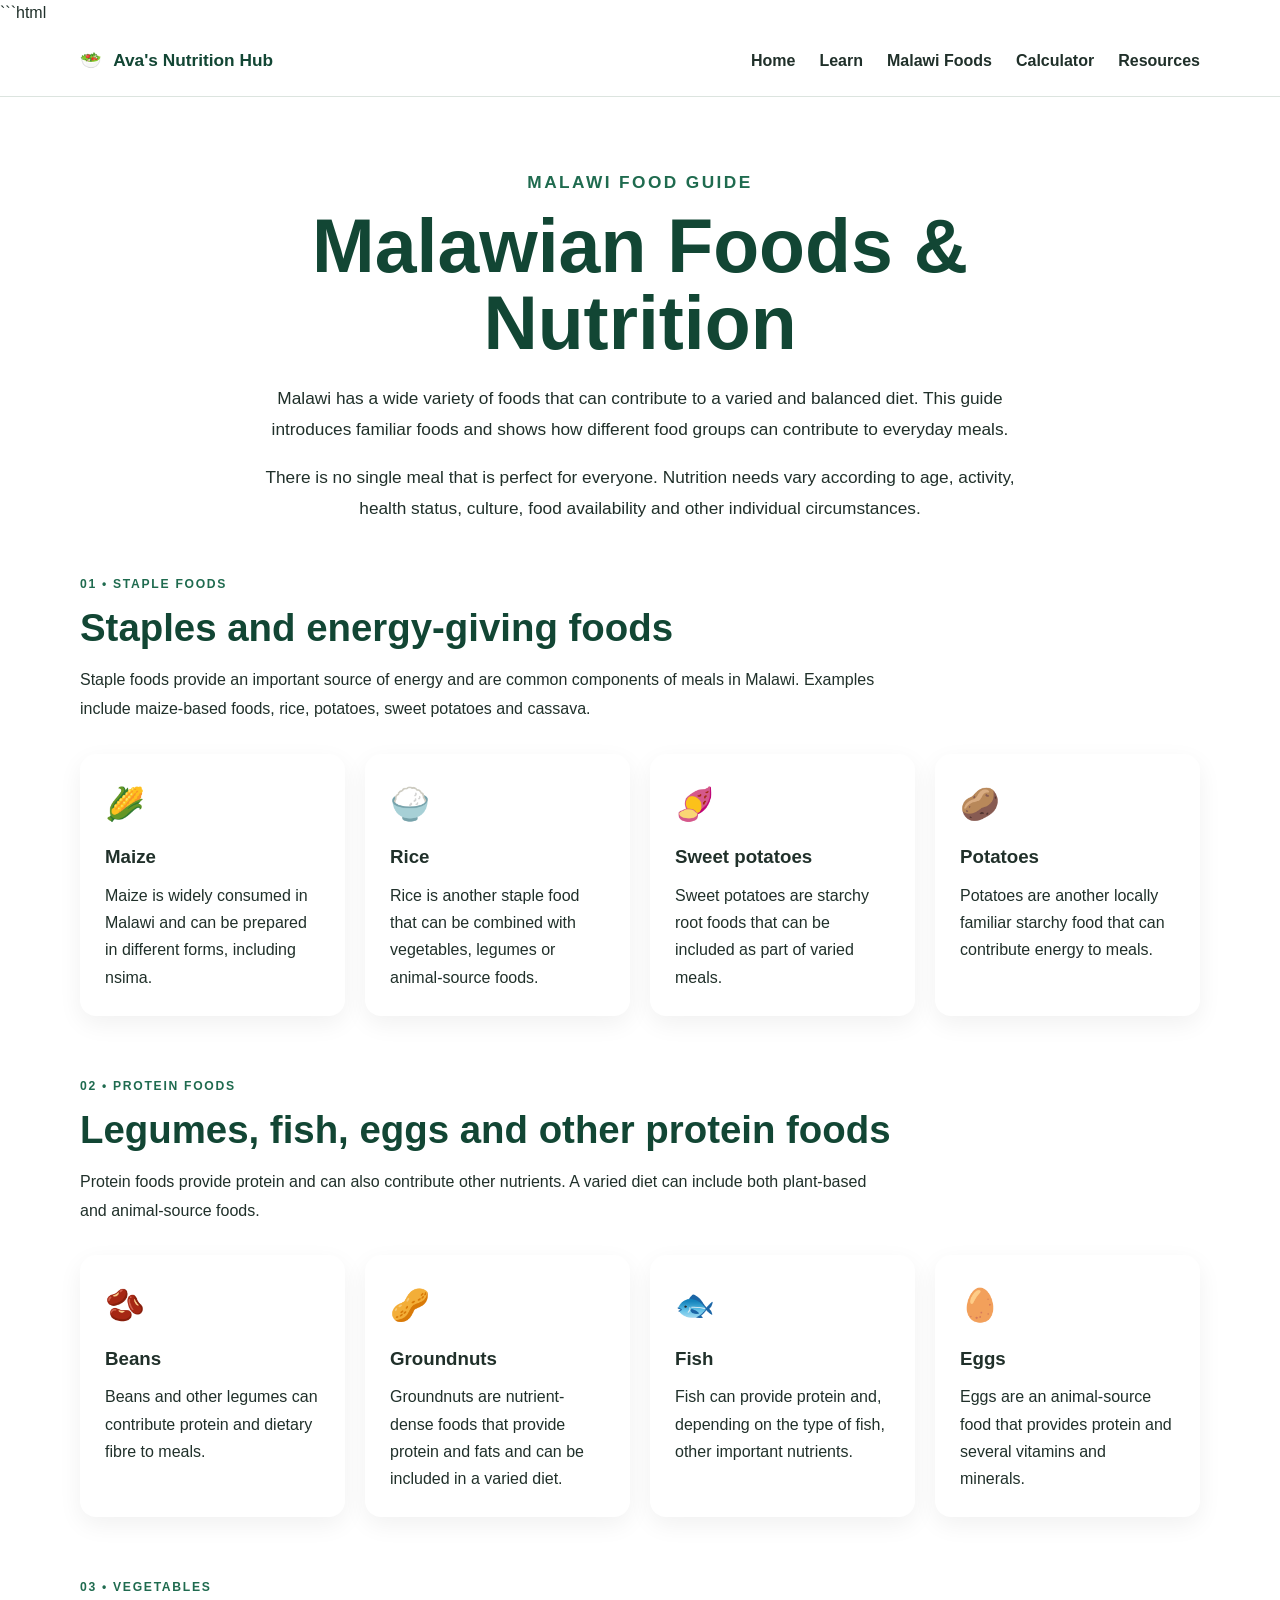
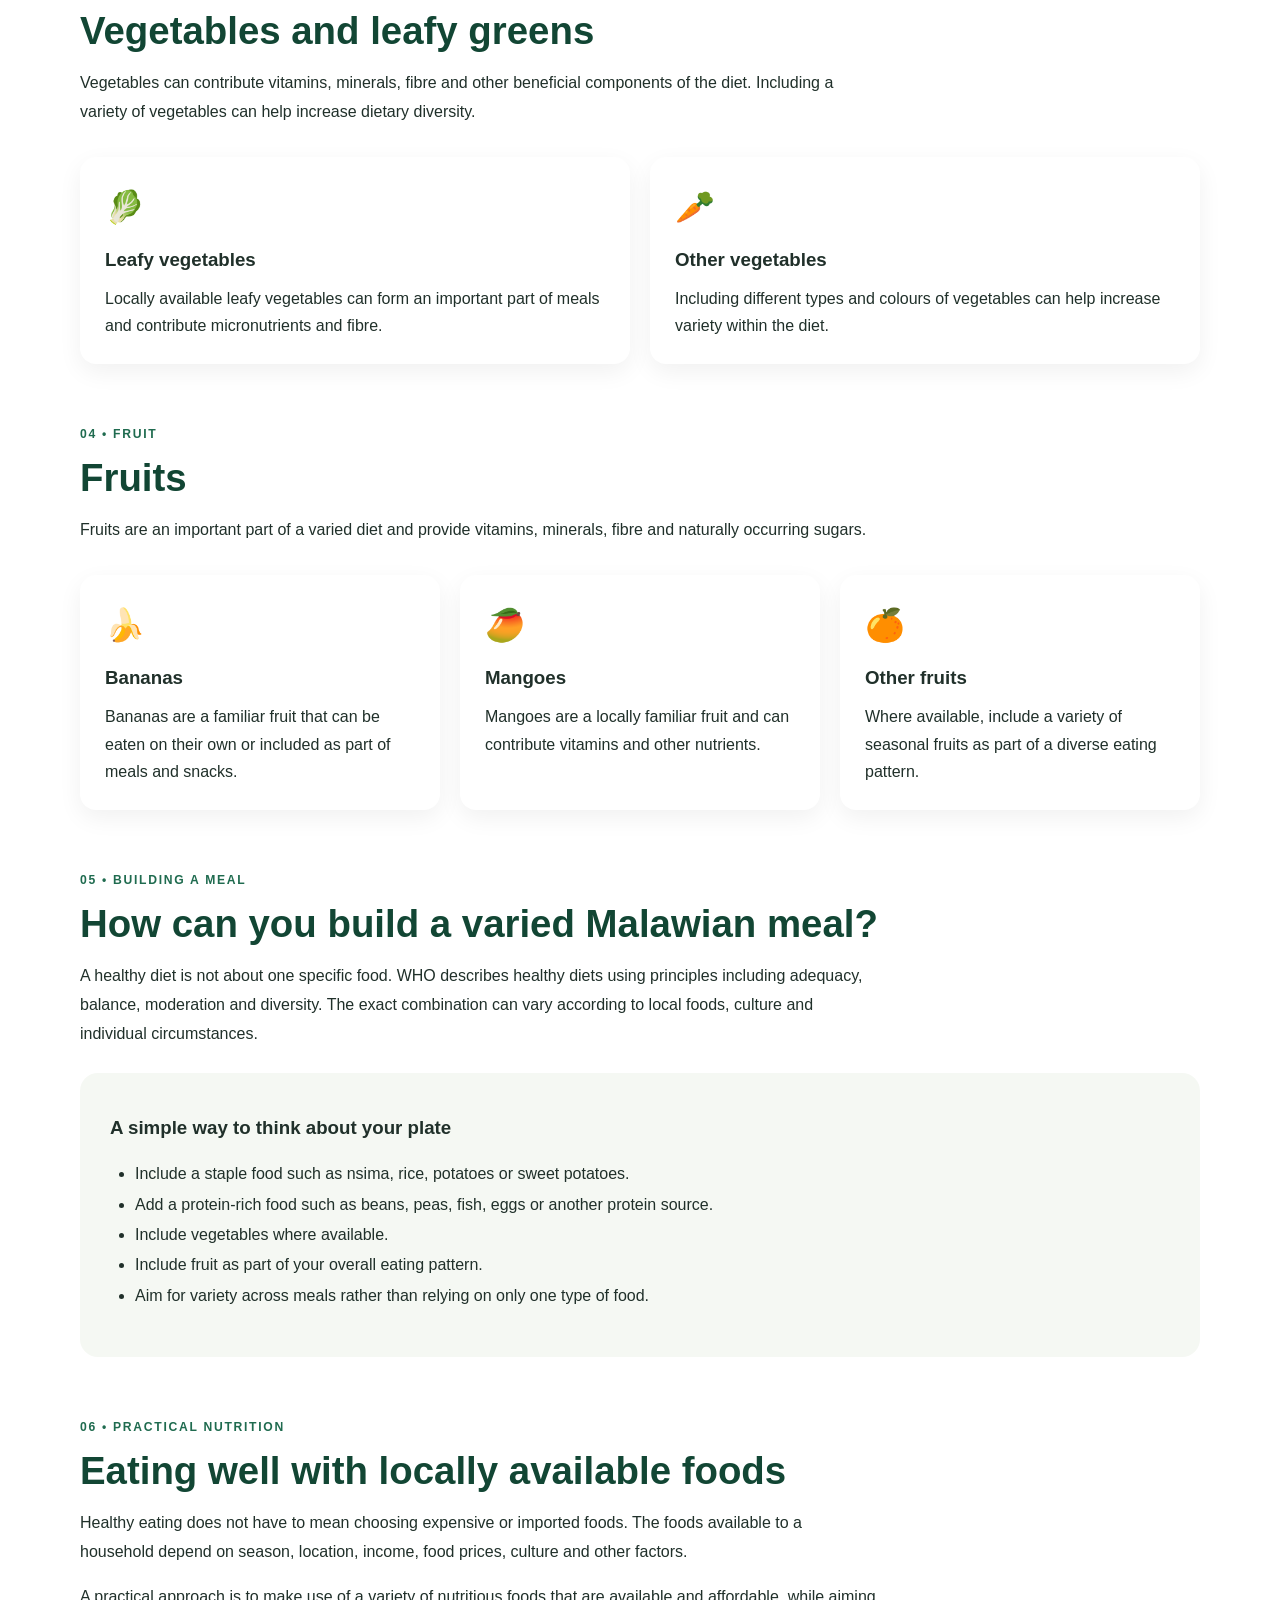
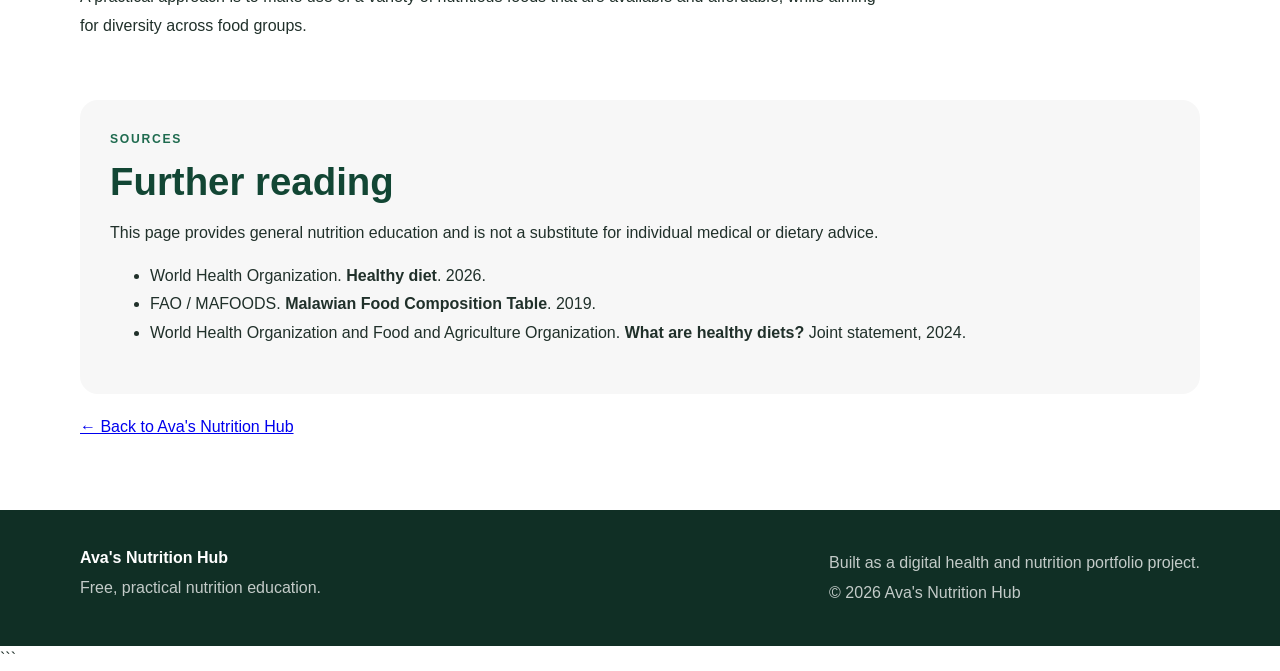
==== malawian-foods.html @ bed266f7 "Create malawian-foods.html" ====
```html
<!DOCTYPE html>
<html lang="en">
<head>
  <meta charset="UTF-8">
  <meta name="viewport" content="width=device-width, initial-scale=1.0">

  <title>Malawian Foods & Nutrition | Ava's Nutrition Hub</title>

  <meta
    name="description"
    content="Explore familiar Malawian foods, food groups and practical ideas for building varied and balanced meals using locally available foods."
  >

  <meta
    name="keywords"
    content="Malawian foods, Malawi nutrition, foods in Malawi, healthy Malawian meals, Malawi food guide, nutrition education Malawi"
  >

  <meta name="author" content="Ava's Nutrition Hub">
  <meta name="robots" content="index, follow">

  <link
    rel="canonical"
    href="https://vanessakhauyeza-hash.github.io/AVA-S-NUTRITION-WEBSITE/malawian-foods.html"
  >

  <link rel="stylesheet" href="style.css">

  <style>
    .food-page {
      padding: 70px 0;
    }

    .food-intro {
      max-width: 800px;
      margin: 0 auto 50px;
      text-align: center;
    }

    .food-intro h1 {
      margin-bottom: 20px;
    }

    .food-intro p {
      font-size: 1.08rem;
      line-height: 1.8;
    }

    .food-section {
      margin-bottom: 60px;
    }

    .food-section h2 {
      margin-bottom: 15px;
    }

    .food-section > p {
      max-width: 800px;
      line-height: 1.8;
    }

    .food-grid {
      display: grid;
      grid-template-columns: repeat(auto-fit, minmax(220px, 1fr));
      gap: 20px;
      margin-top: 30px;
    }

    .food-card {
      padding: 25px;
      border-radius: 16px;
      background: white;
      box-shadow: 0 8px 25px rgba(0,0,0,0.06);
    }

    .food-card .food-icon {
      font-size: 2rem;
      margin-bottom: 12px;
    }

    .food-card h3 {
      margin-bottom: 10px;
    }

    .food-card p {
      line-height: 1.7;
      margin: 0;
    }

    .meal-box {
      padding: 30px;
      border-radius: 18px;
      background: #f5f8f3;
      margin-top: 25px;
    }

    .meal-box ul {
      line-height: 1.9;
      padding-left: 25px;
    }

    .source-box {
      margin-top: 50px;
      padding: 30px;
      border-radius: 18px;
      background: #f7f7f7;
    }

    .source-box ul {
      line-height: 1.8;
    }

    .back-link {
      display: inline-block;
      margin-top: 20px;
    }
  </style>
</head>

<body>

  <header class="site-header">
    <nav class="nav container" aria-label="Main navigation">

      <a class="brand" href="index.html">
        <span aria-hidden="true">🥗</span>
        Ava's Nutrition Hub
      </a>

      <button
        class="menu-btn"
        aria-label="Open navigation menu"
        aria-expanded="false"
        type="button"
      >
        ☰
      </button>

      <div class="nav-links">
        <a href="index.html">Home</a>
        <a href="index.html#learn">Learn</a>
        <a href="malawian-foods.html">Malawi Foods</a>
        <a href="index.html#calculator">Calculator</a>
        <a href="index.html#resources">Resources</a>
      </div>

    </nav>
  </header>


  <main>

    <section class="food-page">

      <div class="container">

        <div class="food-intro">

          <p class="eyebrow">MALAWI FOOD GUIDE</p>

          <h1>Malawian Foods & Nutrition</h1>

          <p>
            Malawi has a wide variety of foods that can contribute to a
            varied and balanced diet. This guide introduces familiar foods
            and shows how different food groups can contribute to everyday
            meals.
          </p>

          <p>
            There is no single meal that is perfect for everyone. Nutrition
            needs vary according to age, activity, health status, culture,
            food availability and other individual circumstances.
          </p>

        </div>


        <!-- STAPLES -->

        <section class="food-section">

          <p class="eyebrow">01 • STAPLE FOODS</p>

          <h2>Staples and energy-giving foods</h2>

          <p>
            Staple foods provide an important source of energy and are common
            components of meals in Malawi. Examples include maize-based foods,
            rice, potatoes, sweet potatoes and cassava.
          </p>

          <div class="food-grid">

            <article class="food-card">
              <div class="food-icon">🌽</div>

              <h3>Maize</h3>

              <p>
                Maize is widely consumed in Malawi and can be prepared in
                different forms, including nsima.
              </p>
            </article>


            <article class="food-card">
              <div class="food-icon">🍚</div>

              <h3>Rice</h3>

              <p>
                Rice is another staple food that can be combined with
                vegetables, legumes or animal-source foods.
              </p>
            </article>


            <article class="food-card">
              <div class="food-icon">🍠</div>

              <h3>Sweet potatoes</h3>

              <p>
                Sweet potatoes are starchy root foods that can be included
                as part of varied meals.
              </p>
            </article>


            <article class="food-card">
              <div class="food-icon">🥔</div>

              <h3>Potatoes</h3>

              <p>
                Potatoes are another locally familiar starchy food that can
                contribute energy to meals.
              </p>
            </article>

          </div>

        </section>


        <!-- PROTEIN -->

        <section class="food-section">

          <p class="eyebrow">02 • PROTEIN FOODS</p>

          <h2>Legumes, fish, eggs and other protein foods</h2>

          <p>
            Protein foods provide protein and can also contribute other
            nutrients. A varied diet can include both plant-based and
            animal-source foods.
          </p>

          <div class="food-grid">

            <article class="food-card">
              <div class="food-icon">🫘</div>

              <h3>Beans</h3>

              <p>
                Beans and other legumes can contribute protein and dietary
                fibre to meals.
              </p>
            </article>


            <article class="food-card">
              <div class="food-icon">🥜</div>

              <h3>Groundnuts</h3>

              <p>
                Groundnuts are nutrient-dense foods that provide protein and
                fats and can be included in a varied diet.
              </p>
            </article>


            <article class="food-card">
              <div class="food-icon">🐟</div>

              <h3>Fish</h3>

              <p>
                Fish can provide protein and, depending on the type of fish,
                other important nutrients.
              </p>
            </article>


            <article class="food-card">
              <div class="food-icon">🥚</div>

              <h3>Eggs</h3>

              <p>
                Eggs are an animal-source food that provides protein and
                several vitamins and minerals.
              </p>
            </article>

          </div>

        </section>


        <!-- VEGETABLES -->

        <section class="food-section">

          <p class="eyebrow">03 • VEGETABLES</p>

          <h2>Vegetables and leafy greens</h2>

          <p>
            Vegetables can contribute vitamins, minerals, fibre and other
            beneficial components of the diet. Including a variety of
            vegetables can help increase dietary diversity.
          </p>

          <div class="food-grid">

            <article class="food-card">
              <div class="food-icon">🥬</div>

              <h3>Leafy vegetables</h3>

              <p>
                Locally available leafy vegetables can form an important part
                of meals and contribute micronutrients and fibre.
              </p>
            </article>


            <article class="food-card">
              <div class="food-icon">🥕</div>

              <h3>Other vegetables</h3>

              <p>
                Including different types and colours of vegetables can help
                increase variety within the diet.
              </p>
            </article>

          </div>

        </section>


        <!-- FRUIT -->

        <section class="food-section">

          <p class="eyebrow">04 • FRUIT</p>

          <h2>Fruits</h2>

          <p>
            Fruits are an important part of a varied diet and provide
            vitamins, minerals, fibre and naturally occurring sugars.
          </p>

          <div class="food-grid">

            <article class="food-card">
              <div class="food-icon">🍌</div>

              <h3>Bananas</h3>

              <p>
                Bananas are a familiar fruit that can be eaten on their own
                or included as part of meals and snacks.
              </p>
            </article>


            <article class="food-card">
              <div class="food-icon">🥭</div>

              <h3>Mangoes</h3>

              <p>
                Mangoes are a locally familiar fruit and can contribute
                vitamins and other nutrients.
              </p>
            </article>


            <article class="food-card">
              <div class="food-icon">🍊</div>

              <h3>Other fruits</h3>

              <p>
                Where available, include a variety of seasonal fruits as part
                of a diverse eating pattern.
              </p>
            </article>

          </div>

        </section>


        <!-- BALANCED MEALS -->

        <section class="food-section">

          <p class="eyebrow">05 • BUILDING A MEAL</p>

          <h2>How can you build a varied Malawian meal?</h2>

          <p>
            A healthy diet is not about one specific food. WHO describes
            healthy diets using principles including adequacy, balance,
            moderation and diversity. The exact combination can vary
            according to local foods, culture and individual circumstances.
          </p>

          <div class="meal-box">

            <h3>A simple way to think about your plate</h3>

            <ul>
              <li>
                Include a staple food such as nsima, rice, potatoes or
                sweet potatoes.
              </li>

              <li>
                Add a protein-rich food such as beans, peas, fish, eggs or
                another protein source.
              </li>

              <li>
                Include vegetables where available.
              </li>

              <li>
                Include fruit as part of your overall eating pattern.
              </li>

              <li>
                Aim for variety across meals rather than relying on only
                one type of food.
              </li>
            </ul>

          </div>

        </section>


        <!-- BUDGET -->

        <section class="food-section">

          <p class="eyebrow">06 • PRACTICAL NUTRITION</p>

          <h2>Eating well with locally available foods</h2>

          <p>
            Healthy eating does not have to mean choosing expensive or
            imported foods. The foods available to a household depend on
            season, location, income, food prices, culture and other factors.
          </p>

          <p>
            A practical approach is to make use of a variety of nutritious
            foods that are available and affordable, while aiming for
            diversity across food groups.
          </p>

        </section>


        <!-- SOURCES -->

        <section class="source-box">

          <p class="eyebrow">SOURCES</p>

          <h2>Further reading</h2>

          <p>
            This page provides general nutrition education and is not a
            substitute for individual medical or dietary advice.
          </p>

          <ul>

            <li>
              World Health Organization.
              <strong>Healthy diet</strong>.
              2026.
            </li>

            <li>
              FAO / MAFOODS.
              <strong>Malawian Food Composition Table</strong>.
              2019.
            </li>

            <li>
              World Health Organization and Food and Agriculture Organization.
              <strong>What are healthy diets?</strong>
              Joint statement, 2024.
            </li>

          </ul>

        </section>


        <a class="back-link" href="index.html">
          ← Back to Ava's Nutrition Hub
        </a>

      </div>

    </section>

  </main>


  <footer>

    <div class="container footer-grid">

      <div>
        <b>Ava's Nutrition Hub</b>

        <p>
          Free, practical nutrition education.
        </p>
      </div>

      <div>

        <p>
          Built as a digital health and nutrition portfolio project.
        </p>

        <p>
          © <span id="year"></span> Ava's Nutrition Hub
        </p>

      </div>

    </div>

  </footer>


  <script src="script.js"></script>

</body>
</html>
```
---- style.css ----
:root{
  --green:#1f6b4f;--green-dark:#124634;--cream:#f7f5ee;--gold:#d7a83e;
  --text:#20302a;--muted:#65736d;--white:#fff;--border:#dce4df;
}
*{box-sizing:border-box}html{scroll-behavior:smooth}body{margin:0;font-family:Inter,Segoe UI,Arial,sans-serif;color:var(--text);background:var(--white);line-height:1.6}
.container{width:min(1120px,92%);margin:auto}.site-header{position:sticky;top:0;background:rgba(255,255,255,.96);backdrop-filter:blur(8px);border-bottom:1px solid var(--border);z-index:10}
.nav{height:70px;display:flex;align-items:center;justify-content:space-between}.brand{font-weight:800;color:var(--green-dark);text-decoration:none;font-size:1.08rem}.brand span{margin-right:7px}.nav-links{display:flex;gap:24px}.nav-links a{color:var(--text);text-decoration:none;font-weight:600}.nav-links a:hover{color:var(--green)}.menu-btn{display:none;border:0;background:none;font-size:1.5rem}
.hero{background:linear-gradient(135deg,#eef7f1 0%,#fff 60%);padding:90px 0 80px}.hero-grid{display:grid;grid-template-columns:1.25fr .75fr;gap:60px;align-items:center}.eyebrow{letter-spacing:.14em;font-size:.76rem;font-weight:800;color:var(--green);margin:0 0 10px}
h1{font-size:clamp(2.4rem,6vw,4.7rem);line-height:1.03;margin:0 0 22px;color:var(--green-dark)}h2{font-size:clamp(1.9rem,3vw,2.8rem);line-height:1.15;margin:0 0 12px;color:var(--green-dark)}h3{margin:10px 0 8px}.hero-text{font-size:1.15rem;color:var(--muted);max-width:650px}.hero-actions{display:flex;gap:12px;margin-top:28px;flex-wrap:wrap}.btn{display:inline-block;padding:12px 20px;border-radius:9px;text-decoration:none;font-weight:800;border:1px solid transparent;cursor:pointer;font-size:.95rem}.btn.primary{background:var(--green);color:#fff}.btn.primary:hover{background:var(--green-dark)}.btn.secondary{border-color:var(--green);color:var(--green);background:#fff}
.hero-card{background:#fff;border:1px solid var(--border);border-radius:22px;padding:35px;box-shadow:0 18px 50px rgba(31,107,79,.12)}.plate{font-size:3rem;background:var(--cream);border-radius:18px;padding:28px;text-align:center}
.impact{background:var(--green-dark);color:#fff}.impact-grid{display:grid;grid-template-columns:repeat(4,1fr);padding:28px 0;gap:18px}.impact-grid div{display:flex;flex-direction:column}.impact-grid strong{font-size:1.05rem}.impact-grid span{opacity:.75;font-size:.9rem}
.section{padding:90px 0}.alt{background:var(--cream)}.section-heading{max-width:720px;margin-bottom:35px}.section-heading>p:last-child{color:var(--muted);margin-top:0}.cards{display:grid;grid-template-columns:repeat(4,1fr);gap:18px}.card,.resource{border:1px solid var(--border);border-radius:16px;padding:24px;background:#fff}.icon{font-size:2rem}
.plate-guide{display:grid;grid-template-columns:.8fr 1.2fr;gap:50px;align-items:center}.plate-visual{width:min(390px,90vw);aspect-ratio:1;border-radius:50%;background:#fff;border:16px solid #fff;box-shadow:0 0 0 1px var(--border);display:grid;grid-template-columns:1fr 1fr;overflow:hidden;margin:auto}.plate-quarter{display:flex;align-items:center;justify-content:center;flex-direction:column;font-size:2.3rem;text-align:center}.plate-quarter span{font-size:.8rem;font-weight:800;margin-top:4px}.one{background:#e6f2e9}.two{background:#f8edcf}.three{background:#e7eef5}.four{background:#f7e3d8}.food-list{display:grid;gap:14px}.food-list div{background:#fff;padding:18px 20px;border-radius:12px;border:1px solid var(--border)}.food-list p{margin:3px 0 0;color:var(--muted)}
.calculator{display:grid;grid-template-columns:1fr .75fr;gap:25px;background:#f9fbfa;border:1px solid var(--border);border-radius:18px;padding:25px}.calculator form{display:grid;grid-template-columns:1fr 1fr;gap:16px}.calculator label{display:flex;flex-direction:column;font-weight:700;gap:6px}.calculator input,.calculator select{padding:11px;border:1px solid #cbd6d0;border-radius:8px;font:inherit;background:#fff}.calculator button{grid-column:1/-1}.result{border-radius:14px;background:var(--green-dark);color:#fff;padding:28px;display:flex;align-items:center;justify-content:center;flex-direction:column;text-align:center}.result-number{font-size:2.6rem;font-weight:900}.result p{opacity:.85;margin:5px 0}.disclaimer{font-size:.82rem;color:var(--muted);margin-top:15px}
.resource-grid{display:grid;grid-template-columns:repeat(3,1fr);gap:18px}.resource span{font-size:2rem}.resource p{color:var(--muted)}.about{background:#fff}.about-box{background:linear-gradient(120deg,#edf6f0,#fff);border:1px solid var(--border);border-radius:20px;padding:45px;display:flex;justify-content:space-between;gap:40px;align-items:center}.about-box p{max-width:720px;color:var(--muted)}.project-badge{border:2px solid var(--green);border-radius:50%;width:180px;height:180px;display:flex;align-items:center;justify-content:center;text-align:center;font-weight:900;color:var(--green);flex-shrink:0}.project-badge small{font-weight:500}
footer{background:#102f25;color:#fff;padding:35px 0}.footer-grid{display:flex;justify-content:space-between;gap:30px}.footer-grid p{opacity:.75;margin:5px 0}
@media(max-width:800px){.nav-links{display:none}.menu-btn{display:block}.nav-links.open{display:flex;position:absolute;top:70px;left:0;right:0;background:#fff;padding:20px;flex-direction:column;border-bottom:1px solid var(--border)}.hero-grid,.plate-guide,.calculator{grid-template-columns:1fr}.cards{grid-template-columns:1fr 1fr}.impact-grid{grid-template-columns:1fr 1fr}.resource-grid{grid-template-columns:1fr}.about-box{flex-direction:column;align-items:flex-start}.project-badge{width:140px;height:140px}.calculator form{grid-template-columns:1fr}}
@media(max-width:500px){.cards{grid-template-columns:1fr}.impact-grid{grid-template-columns:1fr}.hero{padding-top:55px}.section{padding:65px 0}.hero-actions .btn{width:100%;text-align:center}}
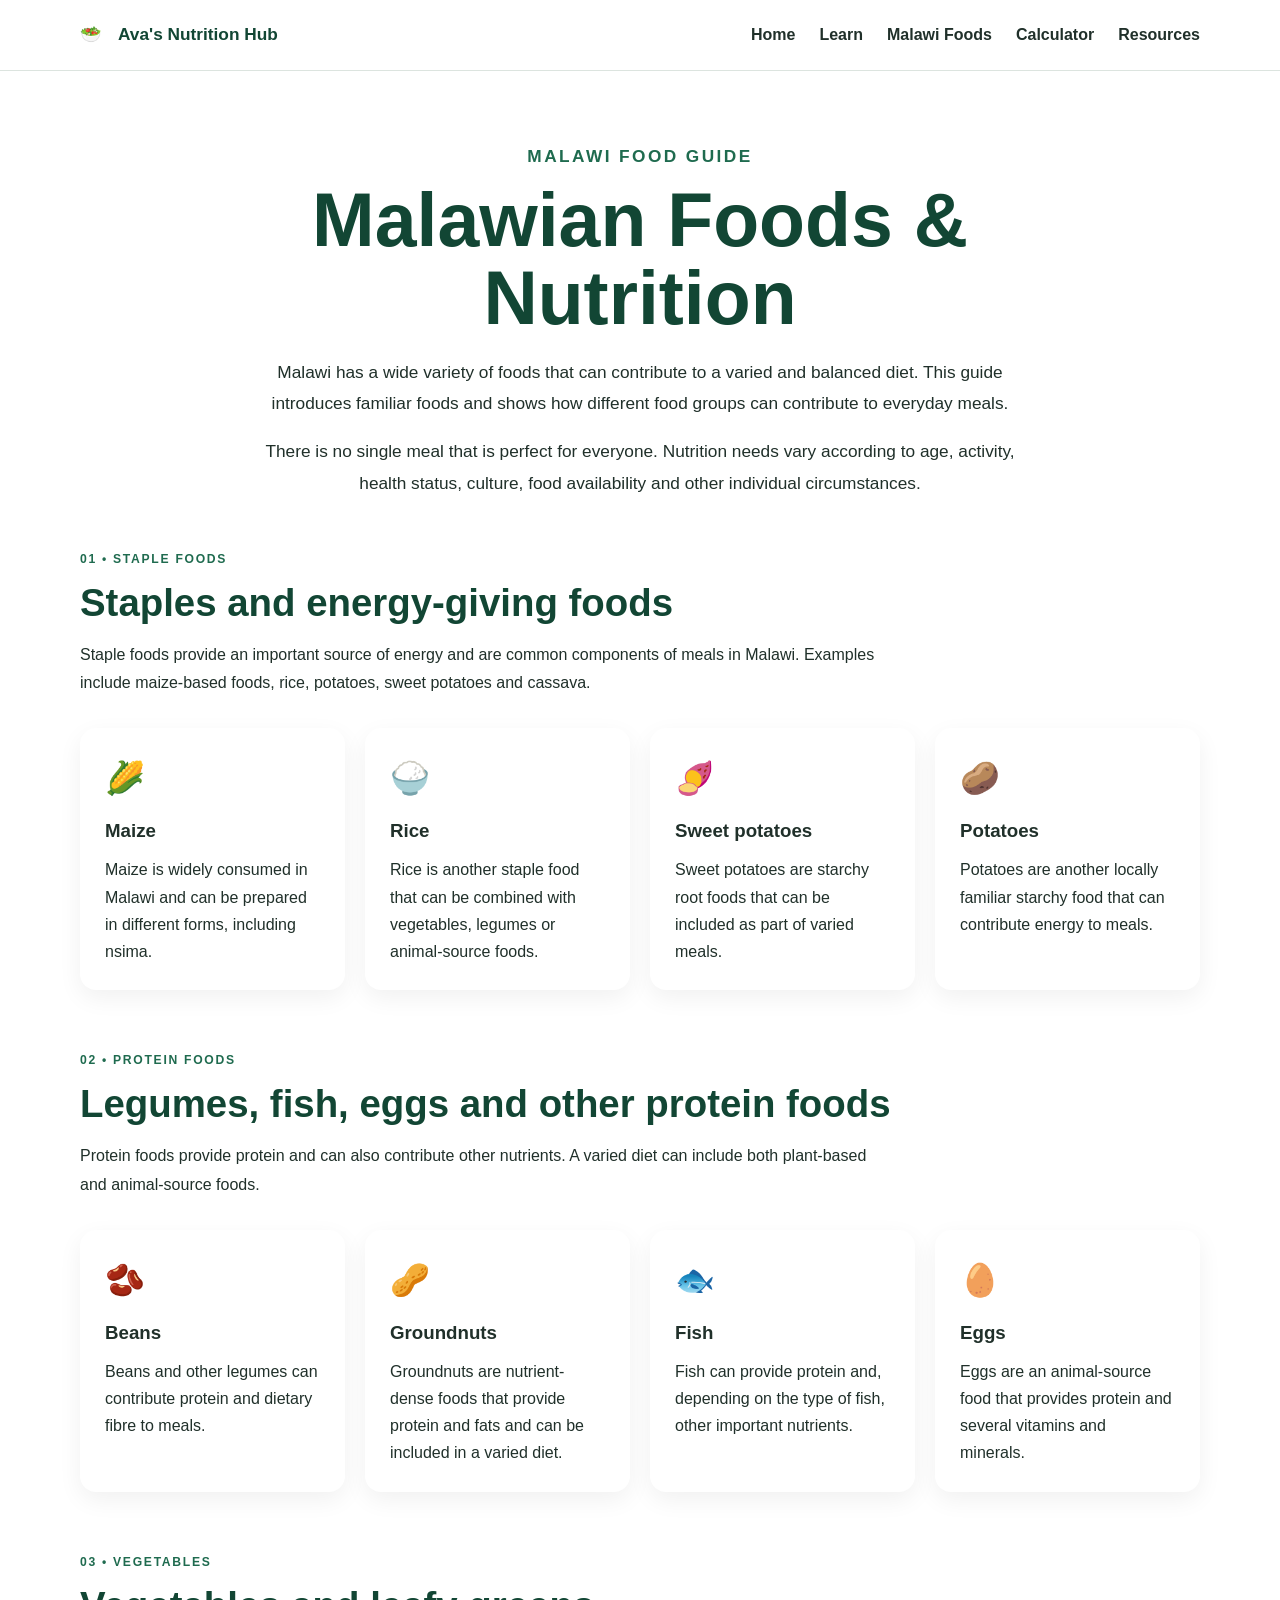
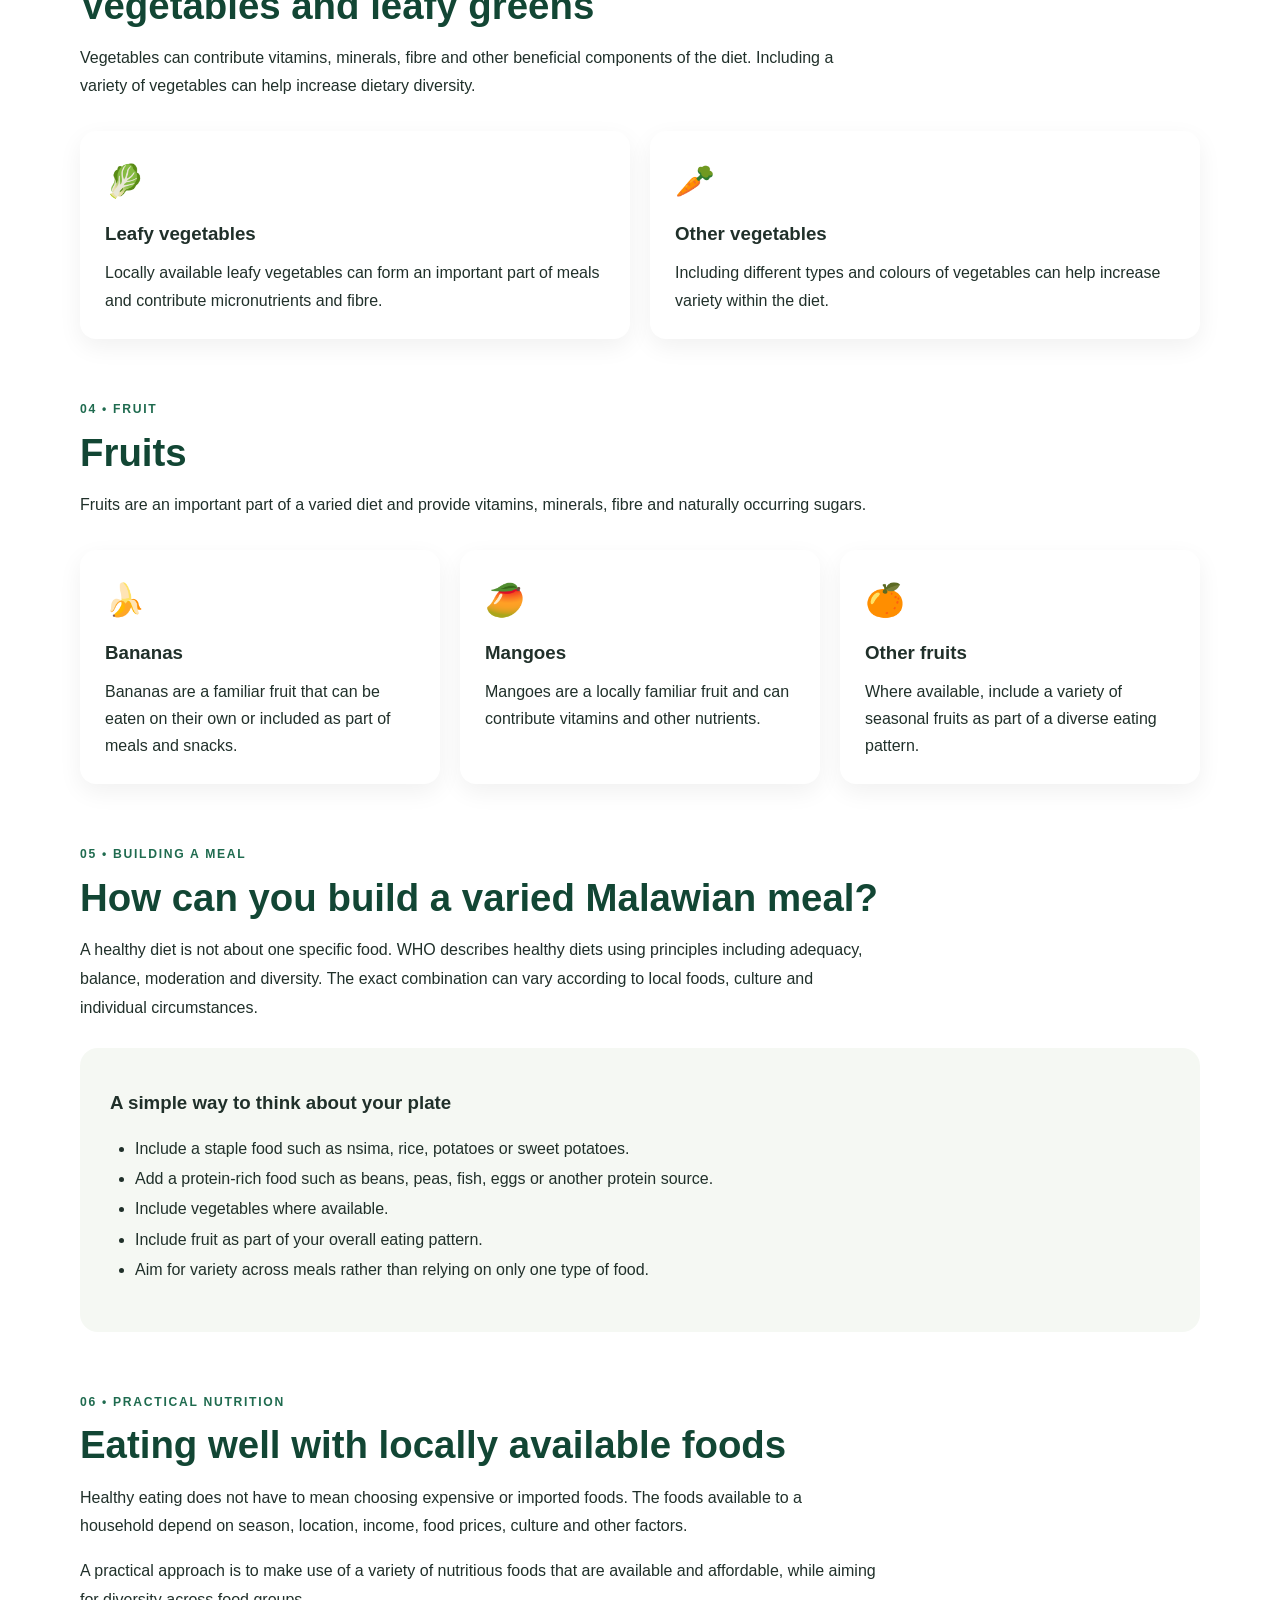
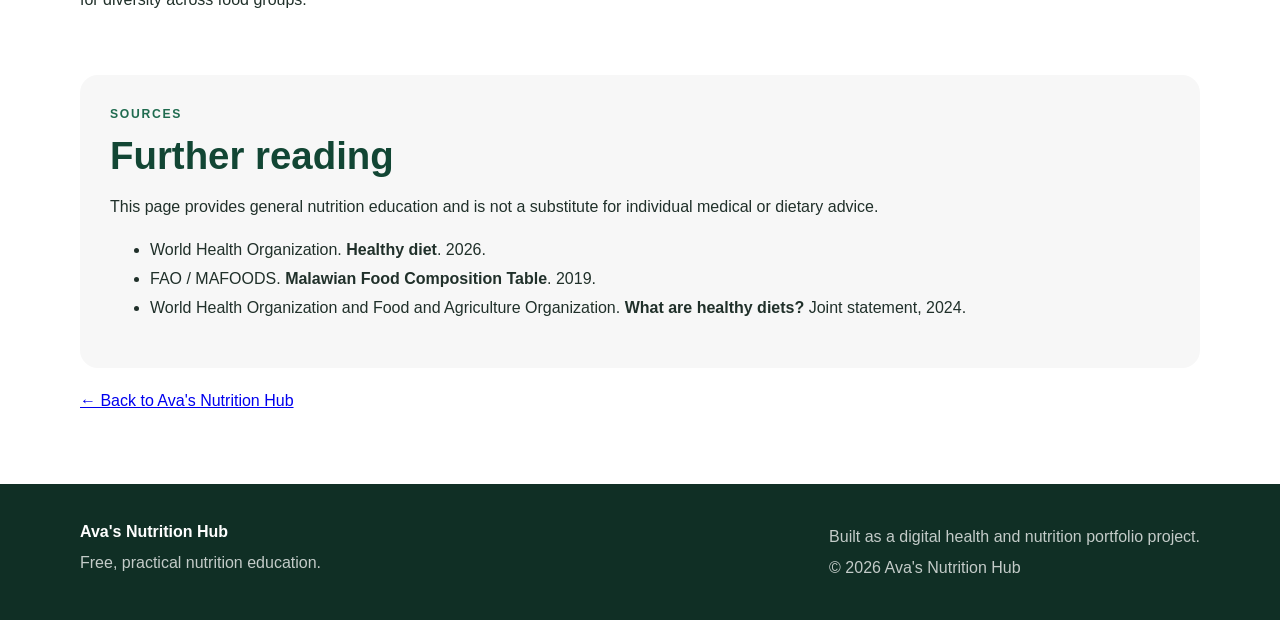
==== commit b16bf7a8: "Add files via upload" ====
--- a/malawian-foods.html
+++ b/malawian-foods.html
@@ -1,4 +1,3 @@
-```html
 <!DOCTYPE html>
 <html lang="en">
 <head>
@@ -22,7 +21,7 @@
 
   <link
     rel="canonical"
-    href="https://vanessakhauyeza-hash.github.io/AVA-S-NUTRITION-WEBSITE/malawian-foods.html"
+    href="https://avasnutritionhub.org/malawian-foods.html"
   >
 
   <link rel="stylesheet" href="style.css">
@@ -566,4 +565,3 @@
 
 </body>
 </html>
-```
--- a/style.css
+++ b/style.css
@@ -16,3 +16,14 @@
 footer{background:#102f25;color:#fff;padding:35px 0}.footer-grid{display:flex;justify-content:space-between;gap:30px}.footer-grid p{opacity:.75;margin:5px 0}
 @media(max-width:800px){.nav-links{display:none}.menu-btn{display:block}.nav-links.open{display:flex;position:absolute;top:70px;left:0;right:0;background:#fff;padding:20px;flex-direction:column;border-bottom:1px solid var(--border)}.hero-grid,.plate-guide,.calculator{grid-template-columns:1fr}.cards{grid-template-columns:1fr 1fr}.impact-grid{grid-template-columns:1fr 1fr}.resource-grid{grid-template-columns:1fr}.about-box{flex-direction:column;align-items:flex-start}.project-badge{width:140px;height:140px}.calculator form{grid-template-columns:1fr}}
 @media(max-width:500px){.cards{grid-template-columns:1fr}.impact-grid{grid-template-columns:1fr}.hero{padding-top:55px}.section{padding:65px 0}.hero-actions .btn{width:100%;text-align:center}}
+
+/* Modern interactive layer */
+.brand{display:flex;align-items:center;gap:9px}.brand-logo{width:38px;height:38px;border-radius:50%;object-fit:cover}
+.live-hub{padding-top:55px}.live-panel{display:grid;grid-template-columns:1fr 220px;gap:25px;align-items:center;background:linear-gradient(135deg,#eef7f1,#fff);border:1px solid var(--border);border-radius:22px;padding:30px;box-shadow:0 15px 45px rgba(31,107,79,.08)}
+.live-tip{font-size:1.15rem;color:var(--muted);max-width:720px;min-height:3.2rem}.live-actions{display:flex;gap:12px;flex-wrap:wrap}.live-clock-card{border:1px solid var(--border);border-radius:18px;padding:25px;text-align:center;background:#fff}.live-clock-card span,.live-clock-card small{display:block;color:var(--muted)}.live-clock-card strong{display:block;font-size:1.9rem;color:var(--green-dark);margin:7px 0}
+.interactive-card{transition:transform .25s ease,box-shadow .25s ease}.interactive-card:hover{transform:translateY(-6px);box-shadow:0 18px 35px rgba(31,107,79,.12)}
+.food-tabs{display:flex;gap:10px;flex-wrap:wrap;margin-bottom:20px}.food-tab{border:1px solid var(--border);background:#fff;border-radius:999px;padding:10px 16px;font:inherit;font-weight:800;cursor:pointer;color:var(--text);transition:.2s}.food-tab:hover,.food-tab.active{background:var(--green);color:#fff;border-color:var(--green)}
+.explorer-card{background:#fff;border:1px solid var(--border);border-radius:18px;padding:28px;min-height:145px;box-shadow:0 10px 30px rgba(0,0,0,.04);animation:fadeIn .35s ease}.explorer-card h3{color:var(--green-dark)}.explorer-card p{color:var(--muted);margin-bottom:0}
+@keyframes fadeIn{from{opacity:0;transform:translateY(8px)}to{opacity:1;transform:none}}
+@media(max-width:800px){.live-panel{grid-template-columns:1fr}.live-clock-card{max-width:240px}.cards{grid-template-columns:repeat(2,1fr)}}
+@media(max-width:560px){.cards{grid-template-columns:1fr}.brand span{font-size:.95rem}}
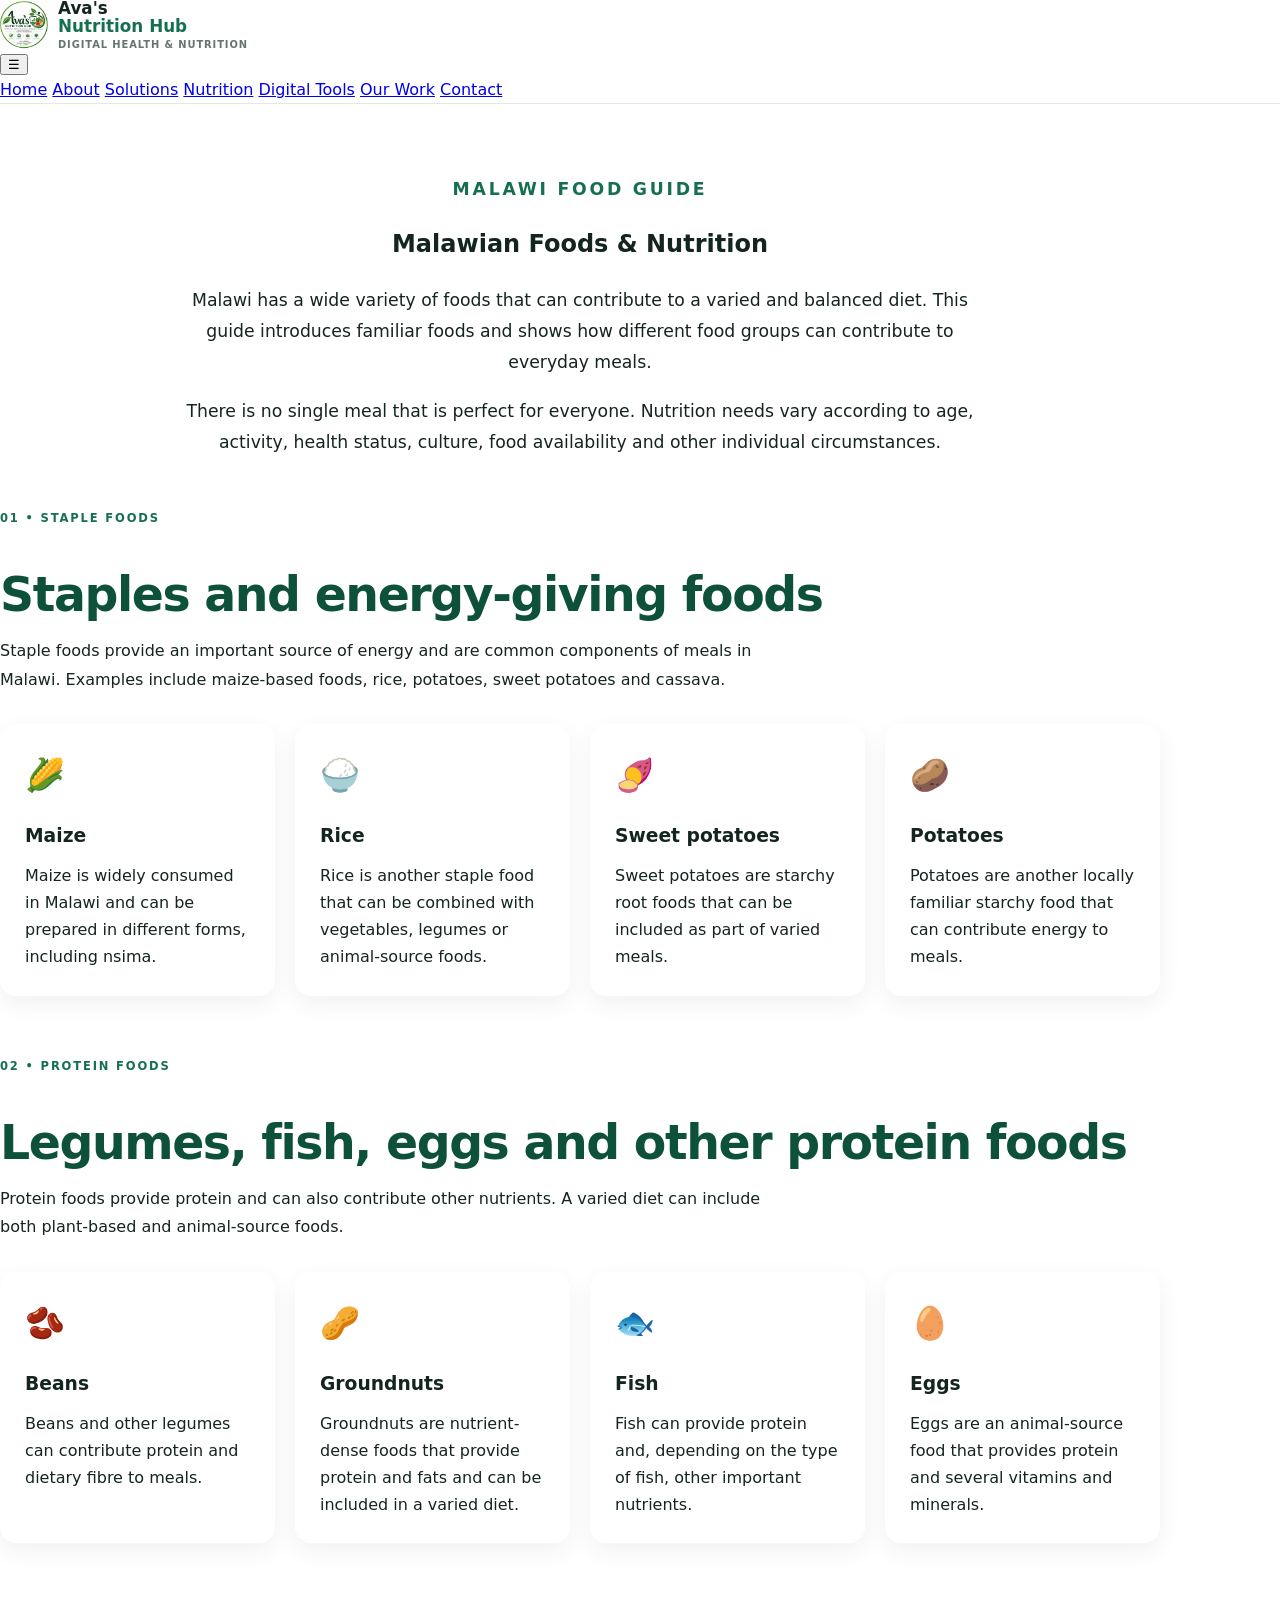
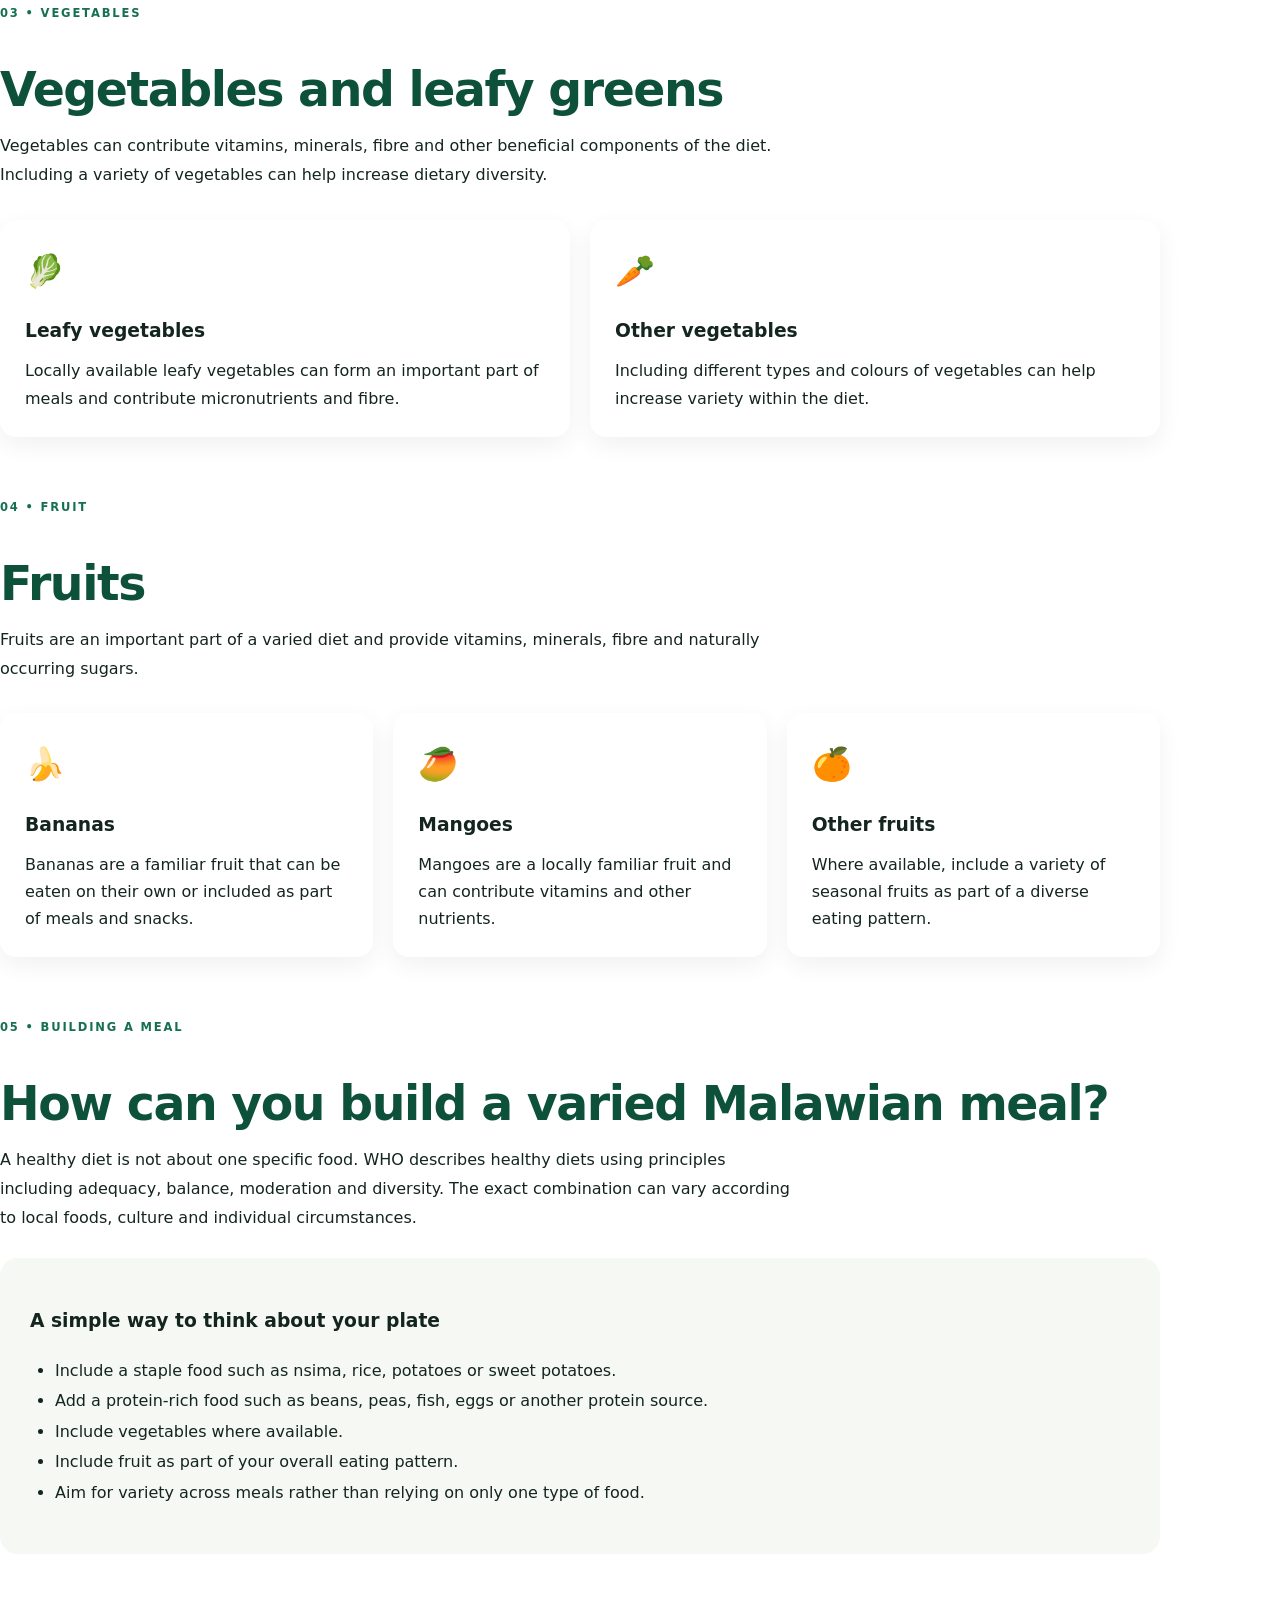
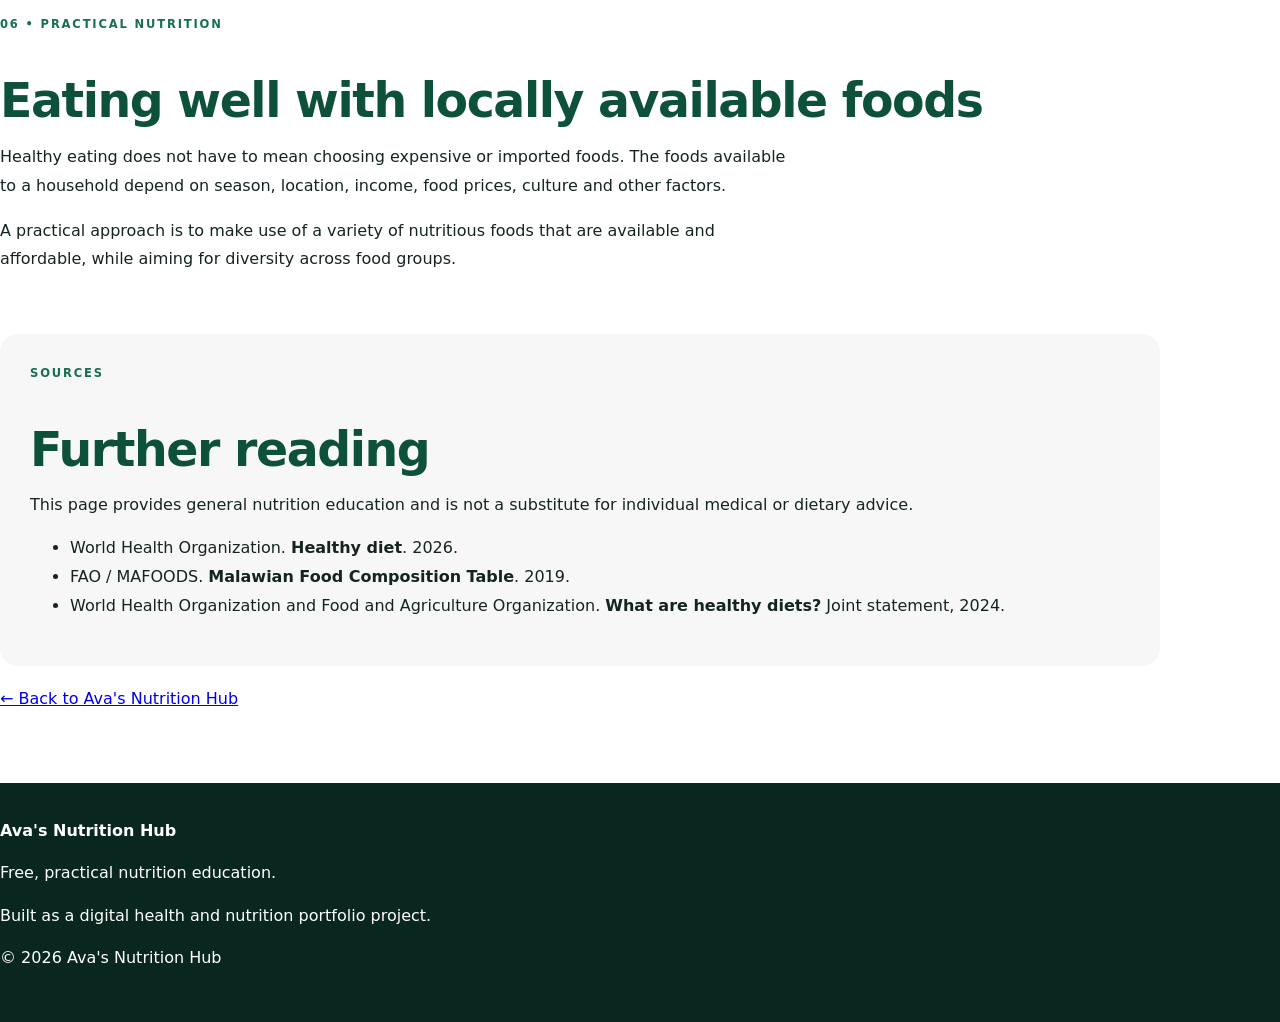
==== commit 305dd3f1: "Add files via upload" ====
--- a/malawian-foods.html
+++ b/malawian-foods.html
@@ -115,17 +115,14 @@
       margin-top: 20px;
     }
   </style>
-</head>
+<style>.brand{display:flex;align-items:center;gap:10px;color:#14251f;text-decoration:none;font-weight:700}.brand img{width:48px;height:48px;object-fit:contain}.brand span{display:flex;flex-direction:column;line-height:1.05}.brand strong{color:#16704f}.brand small{font-size:.62rem;letter-spacing:.09em;text-transform:uppercase;color:#66756e;margin-top:5px}</style></head>
 
 <body>
 
   <header class="site-header">
     <nav class="nav container" aria-label="Main navigation">
 
-      <a class="brand" href="index.html">
-        <span aria-hidden="true">🥗</span>
-        Ava's Nutrition Hub
-      </a>
+      <a class="brand" href="index.html"><img src="logo.png" alt="Ava's Nutrition Hub logo"><span>Ava's <strong>Nutrition Hub</strong><small>Digital Health & Nutrition</small></span></a>
 
       <button
         class="menu-btn"
@@ -138,10 +135,12 @@
 
       <div class="nav-links">
         <a href="index.html">Home</a>
-        <a href="index.html#learn">Learn</a>
-        <a href="malawian-foods.html">Malawi Foods</a>
-        <a href="index.html#calculator">Calculator</a>
-        <a href="index.html#resources">Resources</a>
+        <a href="index.html#about">About</a>
+        <a href="index.html#solutions">Solutions</a>
+        <a href="malawian-foods.html">Nutrition</a>
+        <a href="index.html#tools">Digital Tools</a>
+        <a href="index.html#work">Our Work</a>
+        <a href="index.html#contact">Contact</a>
       </div>
 
     </nav>
--- a/style.css
+++ b/style.css
@@ -1,29 +1,91 @@
-:root{
-  --green:#1f6b4f;--green-dark:#124634;--cream:#f7f5ee;--gold:#d7a83e;
-  --text:#20302a;--muted:#65736d;--white:#fff;--border:#dce4df;
+:root{--green:#16704f;--green2:#0e513b;--mint:#eaf7f0;--teal:#1e8c86;--ink:#14251f;--muted:#66756e;--line:#dbe7e0;--cream:#fbfcf9;--white:#fff;--dark:#0d3025;--shadow:0 20px 55px rgba(15,75,52,.10)}
+*{box-sizing:border-box}html{scroll-behavior:smooth}body{margin:0;font-family:Inter,ui-sans-serif,system-ui,-apple-system,"Segoe UI",Arial,sans-serif;color:var(--ink);background:#fff;line-height:1.65}.container{max-width:1160px}.site-header{position:sticky;top:0;z-index:1000;background:rgba(255,255,255,.94);backdrop-filter:blur(14px);border-bottom:1px solid rgba(219,231,224,.85)}.brand{display:flex;align-items:center;gap:10px;color:var(--ink);text-decoration:none;font-weight:700;line-height:1.05}.brand img{width:48px;height:48px;object-fit:contain}.brand span{display:flex;flex-direction:column;font-size:1.05rem}.brand strong{color:var(--green)}.brand small{font-size:.62rem;letter-spacing:.09em;text-transform:uppercase;color:var(--muted);margin-top:5px}.navbar .nav-link{color:#31443d;font-weight:650;padding:.55rem .7rem!important}.navbar .nav-link:hover{color:var(--green)}.navbar-toggler{border:0}.btn-brand{background:var(--green);border-color:var(--green);color:#fff;font-weight:800;border-radius:9px;padding:.75rem 1.15rem}.btn-brand:hover{background:var(--green2);border-color:var(--green2);color:#fff;transform:translateY(-1px)}.btn-outline-brand{border:1.5px solid var(--green);color:var(--green);font-weight:800;border-radius:9px;padding:.75rem 1.15rem}.btn-outline-brand:hover{background:var(--green);color:#fff}.hero-section{position:relative;overflow:hidden;background:radial-gradient(circle at 85% 15%,#dff4e8 0,transparent 30%),linear-gradient(135deg,#f3faf6,#fff 62%);padding:88px 0 80px}.eyebrow{color:var(--green);font-size:.72rem;letter-spacing:.16em;font-weight:900;margin:0 0 12px}.hero-section h1{font-size:clamp(2.8rem,6vw,5.2rem);line-height:1.02;letter-spacing:-.045em;font-weight:900;margin:0 0 24px}.hero-section h1 span{color:var(--green)}.hero-section h1 em{font-style:normal;color:#277f77}.hero-lead{font-size:1.18rem;color:#53635d;max-width:720px}.hero-trust{display:flex;flex-wrap:wrap;gap:18px;color:#4d665c;font-size:.88rem;font-weight:700}.hero-trust span{display:flex;gap:5px}.hero-trust span:first-letter{color:var(--green)}.hero-visual{min-height:440px;position:relative;display:flex;align-items:center;justify-content:center}.device-frame{width:285px;height:390px;background:#173f31;border-radius:30px;padding:11px;box-shadow:0 30px 70px rgba(11,57,40,.22);transform:rotate(4deg);z-index:2}.device-top{width:80px;height:5px;border-radius:5px;background:#7ea495;margin:2px auto 9px}.device-screen{height:354px;border-radius:21px;background:linear-gradient(160deg,#effaf4,#d8eee3);padding:22px 18px}.screen-header{font-size:.63rem;letter-spacing:.14em;font-weight:900;color:var(--green2);margin-bottom:35px}.chart{height:145px;display:flex;align-items:end;gap:12px;padding:0 10px;border-bottom:1px solid #b9d6c7}.chart i{display:block;width:24px;border-radius:7px 7px 0 0;background:linear-gradient(#238e6a,#79c5a3);animation:grow 1.2s ease both}.screen-lines{margin-top:25px;display:grid;gap:12px}.screen-lines b{display:block;height:8px;background:#b7d8c8;border-radius:9px}.screen-lines b:nth-child(2){width:75%}.screen-lines b:nth-child(3){width:52%}.floating-card{position:absolute;z-index:3;background:#fff;border:1px solid var(--line);box-shadow:var(--shadow);border-radius:14px;padding:13px 15px;display:flex;gap:10px;align-items:center}.floating-card strong,.floating-card small{display:block}.floating-card strong{font-size:.84rem}.floating-card small{font-size:.68rem;color:var(--muted)}.mini-icon{font-size:1.5rem}.card-one{left:0;top:70px}.card-two{right:0;bottom:62px}.leaf{position:absolute;font-size:4rem;opacity:.25}.leaf-a{right:5%;top:10%;transform:rotate(25deg)}.leaf-b{left:5%;bottom:8%;transform:rotate(-35deg)}@keyframes grow{from{transform:scaleY(0);transform-origin:bottom}to{transform:scaleY(1)}}.quick-strip{background:var(--dark);color:#fff}.quick-item{display:flex;align-items:center;justify-content:center;gap:13px;padding:23px 15px;border-right:1px solid rgba(255,255,255,.1);text-align:left}.quick-item>span{font-size:1.65rem}.quick-item strong,.quick-item small{display:block}.quick-item strong{font-size:.92rem}.quick-item small{font-size:.7rem;opacity:.65;max-width:150px}.section-pad{padding:92px 0}.bg-soft{background:#f5f9f6}.section-heading{max-width:750px;margin-bottom:40px}.section-heading h2,h2{font-size:clamp(2rem,3.7vw,3.25rem);line-height:1.12;letter-spacing:-.03em;font-weight:850;margin-bottom:15px;color:var(--green2)}.section-heading>p:last-child,.lead-muted{color:var(--muted);font-size:1.03rem}.text-link{color:var(--green);font-weight:850;text-decoration:none}.about-panel{display:grid;grid-template-columns:1fr 1fr;gap:1px;background:var(--line);border:1px solid var(--line);border-radius:20px;overflow:hidden;box-shadow:var(--shadow)}.about-stat{background:#fff;padding:26px}.about-stat strong{font-size:2rem;color:#9ccbb6;display:block}.about-stat span{font-size:1.05rem;font-weight:850;display:block;color:var(--green2)}.about-stat small{color:var(--muted);font-size:.8rem}.solution-card{height:100%;background:#fff;border:1px solid var(--line);border-radius:18px;padding:27px;transition:.25s;position:relative;overflow:hidden}.solution-card:hover{transform:translateY(-7px);box-shadow:var(--shadow);border-color:#b9d7c7}.solution-icon{font-size:2rem;margin-bottom:18px}.solution-card .number{font-size:.67rem;letter-spacing:.15em;color:#8ba99c;font-weight:900}.solution-card h3{font-size:1.15rem;color:var(--green2);margin:9px 0}.solution-card p{font-size:.9rem;color:var(--muted);min-height:95px}.solution-card a{color:var(--green);font-weight:850;text-decoration:none;font-size:.87rem}.live-tool-card{height:100%;border:1px solid var(--line);border-radius:18px;padding:27px;background:#fff;box-shadow:0 12px 35px rgba(15,75,52,.06);transition:.25s}.live-tool-card:hover{transform:translateY(-4px);box-shadow:var(--shadow)}.featured-tool{background:linear-gradient(145deg,#0f543d,#16704f);color:#fff;border-color:#0f543d}.featured-tool .eyebrow,.featured-tool p{color:rgba(255,255,255,.78)}.tool-head{display:flex;justify-content:space-between;align-items:center;font-size:1.5rem;margin-bottom:20px}.live-pill,.tool-label{font-size:.62rem;letter-spacing:.13em;font-weight:900}.live-pill{background:#c7f2dd;color:#155d43;border-radius:999px;padding:5px 9px}.big-clock{font-size:2.55rem;font-weight:900;letter-spacing:.04em;margin:5px 0 8px}.icon-button{border:1px solid var(--line);background:#f7fbf8;border-radius:9px;width:38px;height:38px;cursor:pointer;color:var(--green);font-weight:900}.live-tool-card h3{color:var(--green2);font-size:1.15rem}.live-tool-card p:not(.eyebrow){color:var(--muted);font-size:.92rem}.tool-meta{font-size:.7rem;color:#81928b;margin-top:18px;font-weight:750}.search-box{border-radius:10px;padding:12px;border-color:var(--line)}.food-results{margin-top:15px;min-height:65px}.food-result{display:flex;gap:9px;padding:8px 0;border-bottom:1px solid #edf2ef}.food-result:last-child{border-bottom:0}.food-result strong{display:block;font-size:.85rem}.food-result small{color:var(--muted)}.tool-banner{border:1px solid var(--line);border-radius:18px;padding:25px 28px;display:flex;align-items:center;justify-content:space-between;gap:25px;background:linear-gradient(110deg,#e9f6ee,#f9fcfa)}.tool-banner h3{margin:0 0 5px;color:var(--green2)}.tool-banner p:last-child{margin:0;color:var(--muted);font-size:.9rem}.plate-wrap{display:flex;justify-content:center}.plate-visual{width:350px;height:350px;border-radius:50%;overflow:hidden;display:grid;grid-template-columns:1fr 1fr;border:14px solid #fff;box-shadow:0 0 0 1px var(--line),var(--shadow);transform:rotate(-4deg)}.plate-visual div{display:flex;align-items:center;justify-content:center;flex-direction:column;font-size:2.3rem}.plate-visual small{font-size:.72rem;font-weight:900;margin-top:4px}.plate-visual div:nth-child(1){background:#e3f2e8}.plate-visual div:nth-child(2){background:#f7edce}.plate-visual div:nth-child(3){background:#e3edf5}.plate-visual div:nth-child(4){background:#f6e2d9}.mini-links{display:grid;gap:12px;margin-top:28px}.mini-links a{display:grid;grid-template-columns:44px 1fr 20px;align-items:center;gap:12px;padding:15px;border:1px solid var(--line);border-radius:12px;text-decoration:none;color:var(--ink);background:#fff}.mini-links a:hover{border-color:#acd0bd}.mini-links a>span{font-size:1.45rem}.mini-links strong,.mini-links small{display:block}.mini-links strong{color:var(--green2)}.mini-links small{color:var(--muted);font-size:.75rem}.mini-links b{color:var(--green)}.calculator-shell{display:grid;grid-template-columns:1fr .72fr;gap:24px;border:1px solid var(--line);border-radius:20px;padding:27px;background:#f8fbf9}.form-control,.form-select{border-color:#cfded6;border-radius:9px;padding:.72rem}.calc-result{min-height:100%;border-radius:16px;background:var(--green2);color:#fff;display:flex;flex-direction:column;align-items:center;justify-content:center;text-align:center;padding:28px}.result-kicker{font-size:.68rem;letter-spacing:.14em;font-weight:900;opacity:.7}.result-number{font-size:2.55rem;font-weight:900;margin:8px 0}.calc-result p{margin:0;opacity:.78;font-size:.85rem}.disclaimer{font-size:.78rem;color:var(--muted);margin-top:15px}.bg-darkish{background:#0d3025}.section-heading.light h2{color:#fff}.section-heading.light>p:last-child{color:rgba(255,255,255,.68)}.bg-darkish .eyebrow{color:#8fe0ba}.work-card{height:100%;border:1px solid rgba(255,255,255,.13);border-radius:16px;padding:25px;background:rgba(255,255,255,.045)}.work-card span{font-size:.7rem;letter-spacing:.14em;color:#8fe0ba;font-weight:900}.work-card h3{color:#fff;font-size:1.2rem}.work-card p{color:rgba(255,255,255,.64);font-size:.88rem}.vision-banner{margin-top:50px;padding:28px;border-radius:18px;background:rgba(255,255,255,.06);border:1px solid rgba(255,255,255,.12);display:flex;align-items:center;justify-content:space-between;gap:30px}.vision-banner h3{color:#fff;margin:0}.vision-orbit{display:flex;flex-wrap:wrap;gap:8px}.vision-orbit span{border:1px solid rgba(255,255,255,.25);padding:9px 13px;border-radius:999px;color:#dff8eb;font-size:.75rem}.contact-card{display:grid;grid-template-columns:1fr .7fr;gap:35px;align-items:center;border-radius:22px;background:linear-gradient(120deg,#eaf7f0,#fff);border:1px solid var(--line);padding:42px}.contact-card p:not(.eyebrow){color:var(--muted)}.contact-details{display:grid;gap:11px}.contact-details a{color:var(--green2);font-weight:850;text-decoration:none;word-break:break-word}.contact-details span{color:var(--muted)}footer{background:#09271e;color:#fff;padding:35px 0}.footer-inner{display:flex;justify-content:space-between;gap:30px;align-items:center}.footer-brand{display:flex;align-items:center;gap:9px;color:#fff;text-decoration:none;font-weight:850}.footer-brand img{width:36px;height:36px;object-fit:contain}.footer-inner p{margin:5px 0;color:rgba(255,255,255,.75)}.footer-inner small{color:rgba(255,255,255,.45)}
+@media(max-width:991px){.hero-section{padding:65px 0}.hero-visual{min-height:390px}.card-one{left:5%}.card-two{right:5%}.quick-item:nth-child(2){border-right:0}.calculator-shell{grid-template-columns:1fr}.vision-banner,.contact-card{grid-template-columns:1fr;display:grid}.contact-details{padding-top:10px}}@media(max-width:767px){.section-pad{padding:68px 0}.hero-section h1{font-size:clamp(2.5rem,12vw,4rem)}.hero-lead{font-size:1.02rem}.hero-visual{min-height:340px}.device-frame{width:225px;height:315px}.device-screen{height:280px}.chart{height:105px}.chart i{width:17px}.floating-card{transform:scale(.9)}.card-one{top:25px;left:-2%}.card-two{bottom:18px;right:-2%}.quick-item{border-bottom:1px solid rgba(255,255,255,.1)}.about-panel{grid-template-columns:1fr}.tool-banner{align-items:flex-start;flex-direction:column}.plate-visual{width:290px;height:290px}.footer-inner{flex-direction:column;align-items:flex-start}}@media(max-width:480px){.brand small{display:none}.brand img{width:42px;height:42px}.hero-trust{gap:9px;display:grid}.hero-actions .btn{width:100%;text-align:center}.floating-card{padding:9px 10px}.floating-card small{display:none}.hero-visual{min-height:300px}.device-frame{width:200px;height:280px}.device-screen{height:245px}.screen-header{margin-bottom:20px}.quick-item{padding:17px 9px}.quick-item>span{font-size:1.3rem}.quick-item small{font-size:.62rem}.contact-card{padding:27px}.vision-banner{padding:24px}}
+
+
+/* Digital-health visual language */
+.ui-icon{display:inline-block;position:relative;flex:0 0 auto}
+.chart-icon{width:22px;height:18px;border-left:2px solid currentColor;border-bottom:2px solid currentColor}
+.chart-icon:before{content:"";position:absolute;left:3px;bottom:3px;width:3px;height:7px;background:currentColor;box-shadow:6px -4px 0 currentColor,12px -9px 0 currentColor}
+.screen-icon{width:22px;height:16px;border:2px solid currentColor;border-radius:3px}
+.screen-icon:after{content:"";position:absolute;left:6px;right:6px;bottom:-5px;height:2px;background:currentColor}
+.people-icon{width:24px;height:20px;border:2px solid currentColor;border-radius:50% 50% 45% 45%;opacity:.85}
+.tech-icon{width:24px;height:17px;border:2px solid currentColor;border-radius:3px}
+.tech-icon:after{content:"";position:absolute;width:10px;height:2px;background:currentColor;left:5px;bottom:-6px}
+.data-icon{width:22px;height:22px;border:2px solid currentColor;border-radius:4px}
+.data-icon:before{content:"";position:absolute;width:3px;height:8px;background:currentColor;left:4px;bottom:3px;box-shadow:5px -4px 0 currentColor,10px -8px 0 currentColor}
+.impact-icon{width:22px;height:22px;border:2px solid currentColor;border-radius:50%}
+.impact-icon:before{content:"";position:absolute;left:4px;top:9px;width:10px;height:2px;background:currentColor;transform:rotate(-35deg)}
+.health-icon{width:34px;height:34px;border:2px solid var(--green);border-radius:10px}
+.health-icon:before{content:"";position:absolute;left:9px;top:15px;width:12px;height:2px;background:var(--green)}
+.health-icon:after{content:"";position:absolute;left:14px;top:10px;width:2px;height:12px;background:var(--green)}
+
+.hero-visual{perspective:1000px}
+.device-frame{animation:deviceFloat 5s ease-in-out infinite}
+.device-screen{position:relative;overflow:hidden}
+.screen-nav{display:flex;align-items:center;justify-content:space-between;font-size:.55rem;letter-spacing:.08em;color:var(--green2)}
+.screen-dot{width:7px;height:7px;border-radius:50%;background:#39a875;box-shadow:0 0 0 4px rgba(57,168,117,.14);margin-right:5px}
+.screen-nav strong{margin-right:auto}
+.screen-status{font-size:.5rem;background:#c9f0dc;padding:3px 5px;border-radius:99px}
+.screen-title{font-size:1.15rem;font-weight:900;color:var(--green2);margin-top:18px}
+.screen-subtitle{font-size:.56rem;color:#70877d}
+.screen-metrics{display:grid;grid-template-columns:repeat(3,1fr);gap:6px;margin-top:15px}
+.screen-metrics div{background:rgba(255,255,255,.7);padding:8px;border-radius:8px}
+.screen-metrics small{display:block;font-size:.45rem;color:#789087}
+.screen-metrics strong{font-size:.75rem;color:var(--green2)}
+.screen-chart{height:92px;display:flex;align-items:end;gap:5px;padding:10px 3px 0;margin-top:6px;border-bottom:1px solid #b9d6c7}
+.screen-chart i{display:block;flex:1;border-radius:4px 4px 0 0;background:linear-gradient(#278f6b,#9bd3b8);animation:chartPulse 2.8s ease-in-out infinite}
+.screen-chart i:nth-child(2){animation-delay:.15s}.screen-chart i:nth-child(3){animation-delay:.3s}.screen-chart i:nth-child(4){animation-delay:.45s}.screen-chart i:nth-child(5){animation-delay:.6s}.screen-chart i:nth-child(6){animation-delay:.75s}.screen-chart i:nth-child(7){animation-delay:.9s}.screen-chart i:nth-child(8){animation-delay:1.05s}
+.screen-row{display:flex;align-items:center;gap:6px;font-size:.48rem;color:#526b60;padding:6px 0;border-bottom:1px solid rgba(185,214,199,.55)}
+.screen-row b{margin-left:auto;color:var(--green2);font-size:.45rem}
+.status-dot{width:6px;height:6px;border-radius:50%;display:inline-block}
+.status-dot.ok{background:#35a66f}.status-dot.warn{background:#d5a54b}
+.scan-line{position:absolute;left:18%;right:18%;top:28%;height:1px;background:rgba(40,145,108,.45);box-shadow:0 0 10px rgba(40,145,108,.35);animation:scanMove 3.5s linear infinite;z-index:4}
+.data-pulse{position:absolute;width:10px;height:10px;border:2px solid rgba(31,140,119,.55);border-radius:50%;animation:pulse 2.2s ease-out infinite}
+.pulse-a{left:16%;top:37%}.pulse-b{right:17%;bottom:34%;animation-delay:1.1s}
+@keyframes deviceFloat{0%,100%{transform:rotate(4deg) translateY(0)}50%{transform:rotate(2deg) translateY(-10px)}}
+@keyframes chartPulse{0%,100%{filter:brightness(1);transform:scaleY(1)}50%{filter:brightness(1.12);transform:scaleY(.92);transform-origin:bottom}}
+@keyframes scanMove{0%{top:24%;opacity:0}15%{opacity:1}85%{opacity:1}100%{top:78%;opacity:0}}
+@keyframes pulse{0%{transform:scale(.6);opacity:0}30%{opacity:1}100%{transform:scale(3.2);opacity:0}}
+
+.screening-section{background:linear-gradient(135deg,#f3faf6,#fff)}
+.screening-points{display:grid;gap:12px;margin-top:28px}
+.screening-points>div{display:flex;gap:13px;align-items:flex-start;padding:12px 0;border-bottom:1px solid var(--line)}
+.step-no{font-size:.68rem;letter-spacing:.08em;color:var(--green);font-weight:900;padding-top:3px}
+.screening-points strong,.screening-points small{display:block}
+.screening-points strong{color:var(--green2);font-size:.92rem}
+.screening-points small{color:var(--muted);font-size:.78rem;margin-top:2px}
+.screening-demo{background:#0d3025;border-radius:20px;padding:11px;box-shadow:0 25px 70px rgba(13,48,37,.22);overflow:hidden;transform:perspective(1200px) rotateY(-2deg);transition:.35s}
+.screening-demo:hover{transform:perspective(1200px) rotateY(0deg) translateY(-5px)}
+.demo-top{display:flex;justify-content:space-between;align-items:center;color:#d8f4e6;font-size:.62rem;letter-spacing:.09em;padding:7px 9px 10px}
+.demo-live{font-size:.55rem;background:rgba(143,224,186,.13);border:1px solid rgba(143,224,186,.24);padding:5px 8px;border-radius:99px}
+.demo-live i{display:inline-block;width:6px;height:6px;border-radius:50%;background:#55c98f;margin-right:4px;animation:pulseDot 1.4s infinite}
+.demo-progress{height:2px;background:rgba(255,255,255,.08);overflow:hidden}.progress-fill{display:block;width:72%;height:100%;background:#66c49a;animation:progressMove 3s ease-in-out infinite alternate}
+.demo-body{display:grid;grid-template-columns:105px 1fr;background:#f4f8f6;border-radius:13px;min-height:340px;overflow:hidden}
+.demo-sidebar{background:#e6f0eb;padding:20px 10px;display:grid;align-content:start;gap:5px}
+.demo-sidebar span{padding:9px 10px;border-radius:7px;color:#60756c;font-size:.65rem}.demo-sidebar .active{background:#fff;color:var(--green2);font-weight:850;box-shadow:0 3px 12px rgba(15,75,52,.06)}
+.demo-content{padding:20px}
+.demo-title{display:flex;justify-content:space-between;gap:10px;align-items:start}
+.demo-title small{font-size:.5rem;letter-spacing:.12em;color:var(--green)}
+.demo-title h3{font-size:1.1rem;color:var(--green2);margin:3px 0 0}
+.demo-badge{font-size:.5rem;color:var(--green);background:#dff4e8;border-radius:99px;padding:5px 7px}
+.demo-grid{display:grid;grid-template-columns:repeat(3,1fr);gap:8px;margin-top:20px}
+.demo-stat{background:#fff;border:1px solid #dbe7e0;border-radius:9px;padding:10px}.demo-stat small,.demo-stat strong,.demo-stat span{display:block}.demo-stat small{font-size:.5rem;color:#71847c}.demo-stat strong{font-size:.9rem;color:var(--green2);margin:3px 0}.demo-stat span{font-size:.5rem;color:#7b8c85}.demo-stat .positive{color:#2c9468}
+.demo-chart{height:110px;margin-top:16px;border:1px solid #dbe7e0;border-radius:10px;background:linear-gradient(to bottom,rgba(230,243,236,.8) 1px,transparent 1px);background-size:100% 25%;position:relative;overflow:hidden}
+.chart-line{position:absolute;left:7%;right:7%;top:46%;height:2px;background:#3b9e73;transform:rotate(-4deg);box-shadow:25px 10px 0 -0.5px #3b9e73}
+.chart-point{position:absolute;width:8px;height:8px;border-radius:50%;background:#fff;border:2px solid #3b9e73;animation:pointPulse 2s infinite}
+.p1{left:15%;top:60%}.p2{left:33%;top:45%;animation-delay:.3s}.p3{left:51%;top:50%;animation-delay:.6s}.p4{left:69%;top:31%;animation-delay:.9s}.p5{left:84%;top:23%;animation-delay:1.2s}
+.demo-footer{display:flex;justify-content:space-between;gap:10px;margin-top:13px;font-size:.55rem;color:#6e8178}
+.demo-footer i{margin-right:4px}
+@keyframes pulseDot{50%{opacity:.35;transform:scale(.7)}}
+@keyframes progressMove{to{width:92%}}
+@keyframes pointPulse{50%{transform:scale(1.45);box-shadow:0 0 0 5px rgba(59,158,115,.08)}}
+.food-data-icon{width:24px;height:24px;border:1.5px solid var(--green);border-radius:6px;display:inline-block;position:relative}
+.food-data-icon:after{content:"";position:absolute;left:6px;right:6px;bottom:5px;height:2px;background:var(--green);box-shadow:0 -5px 0 var(--green),0 -10px 0 var(--green)}
+
+@media(max-width:767px){
+  .screening-demo{transform:none}
+  .demo-body{grid-template-columns:82px 1fr}
+  .demo-grid{grid-template-columns:1fr}
+  .screen-metrics strong{font-size:.65rem}
 }
-*{box-sizing:border-box}html{scroll-behavior:smooth}body{margin:0;font-family:Inter,Segoe UI,Arial,sans-serif;color:var(--text);background:var(--white);line-height:1.6}
-.container{width:min(1120px,92%);margin:auto}.site-header{position:sticky;top:0;background:rgba(255,255,255,.96);backdrop-filter:blur(8px);border-bottom:1px solid var(--border);z-index:10}
-.nav{height:70px;display:flex;align-items:center;justify-content:space-between}.brand{font-weight:800;color:var(--green-dark);text-decoration:none;font-size:1.08rem}.brand span{margin-right:7px}.nav-links{display:flex;gap:24px}.nav-links a{color:var(--text);text-decoration:none;font-weight:600}.nav-links a:hover{color:var(--green)}.menu-btn{display:none;border:0;background:none;font-size:1.5rem}
-.hero{background:linear-gradient(135deg,#eef7f1 0%,#fff 60%);padding:90px 0 80px}.hero-grid{display:grid;grid-template-columns:1.25fr .75fr;gap:60px;align-items:center}.eyebrow{letter-spacing:.14em;font-size:.76rem;font-weight:800;color:var(--green);margin:0 0 10px}
-h1{font-size:clamp(2.4rem,6vw,4.7rem);line-height:1.03;margin:0 0 22px;color:var(--green-dark)}h2{font-size:clamp(1.9rem,3vw,2.8rem);line-height:1.15;margin:0 0 12px;color:var(--green-dark)}h3{margin:10px 0 8px}.hero-text{font-size:1.15rem;color:var(--muted);max-width:650px}.hero-actions{display:flex;gap:12px;margin-top:28px;flex-wrap:wrap}.btn{display:inline-block;padding:12px 20px;border-radius:9px;text-decoration:none;font-weight:800;border:1px solid transparent;cursor:pointer;font-size:.95rem}.btn.primary{background:var(--green);color:#fff}.btn.primary:hover{background:var(--green-dark)}.btn.secondary{border-color:var(--green);color:var(--green);background:#fff}
-.hero-card{background:#fff;border:1px solid var(--border);border-radius:22px;padding:35px;box-shadow:0 18px 50px rgba(31,107,79,.12)}.plate{font-size:3rem;background:var(--cream);border-radius:18px;padding:28px;text-align:center}
-.impact{background:var(--green-dark);color:#fff}.impact-grid{display:grid;grid-template-columns:repeat(4,1fr);padding:28px 0;gap:18px}.impact-grid div{display:flex;flex-direction:column}.impact-grid strong{font-size:1.05rem}.impact-grid span{opacity:.75;font-size:.9rem}
-.section{padding:90px 0}.alt{background:var(--cream)}.section-heading{max-width:720px;margin-bottom:35px}.section-heading>p:last-child{color:var(--muted);margin-top:0}.cards{display:grid;grid-template-columns:repeat(4,1fr);gap:18px}.card,.resource{border:1px solid var(--border);border-radius:16px;padding:24px;background:#fff}.icon{font-size:2rem}
-.plate-guide{display:grid;grid-template-columns:.8fr 1.2fr;gap:50px;align-items:center}.plate-visual{width:min(390px,90vw);aspect-ratio:1;border-radius:50%;background:#fff;border:16px solid #fff;box-shadow:0 0 0 1px var(--border);display:grid;grid-template-columns:1fr 1fr;overflow:hidden;margin:auto}.plate-quarter{display:flex;align-items:center;justify-content:center;flex-direction:column;font-size:2.3rem;text-align:center}.plate-quarter span{font-size:.8rem;font-weight:800;margin-top:4px}.one{background:#e6f2e9}.two{background:#f8edcf}.three{background:#e7eef5}.four{background:#f7e3d8}.food-list{display:grid;gap:14px}.food-list div{background:#fff;padding:18px 20px;border-radius:12px;border:1px solid var(--border)}.food-list p{margin:3px 0 0;color:var(--muted)}
-.calculator{display:grid;grid-template-columns:1fr .75fr;gap:25px;background:#f9fbfa;border:1px solid var(--border);border-radius:18px;padding:25px}.calculator form{display:grid;grid-template-columns:1fr 1fr;gap:16px}.calculator label{display:flex;flex-direction:column;font-weight:700;gap:6px}.calculator input,.calculator select{padding:11px;border:1px solid #cbd6d0;border-radius:8px;font:inherit;background:#fff}.calculator button{grid-column:1/-1}.result{border-radius:14px;background:var(--green-dark);color:#fff;padding:28px;display:flex;align-items:center;justify-content:center;flex-direction:column;text-align:center}.result-number{font-size:2.6rem;font-weight:900}.result p{opacity:.85;margin:5px 0}.disclaimer{font-size:.82rem;color:var(--muted);margin-top:15px}
-.resource-grid{display:grid;grid-template-columns:repeat(3,1fr);gap:18px}.resource span{font-size:2rem}.resource p{color:var(--muted)}.about{background:#fff}.about-box{background:linear-gradient(120deg,#edf6f0,#fff);border:1px solid var(--border);border-radius:20px;padding:45px;display:flex;justify-content:space-between;gap:40px;align-items:center}.about-box p{max-width:720px;color:var(--muted)}.project-badge{border:2px solid var(--green);border-radius:50%;width:180px;height:180px;display:flex;align-items:center;justify-content:center;text-align:center;font-weight:900;color:var(--green);flex-shrink:0}.project-badge small{font-weight:500}
-footer{background:#102f25;color:#fff;padding:35px 0}.footer-grid{display:flex;justify-content:space-between;gap:30px}.footer-grid p{opacity:.75;margin:5px 0}
-@media(max-width:800px){.nav-links{display:none}.menu-btn{display:block}.nav-links.open{display:flex;position:absolute;top:70px;left:0;right:0;background:#fff;padding:20px;flex-direction:column;border-bottom:1px solid var(--border)}.hero-grid,.plate-guide,.calculator{grid-template-columns:1fr}.cards{grid-template-columns:1fr 1fr}.impact-grid{grid-template-columns:1fr 1fr}.resource-grid{grid-template-columns:1fr}.about-box{flex-direction:column;align-items:flex-start}.project-badge{width:140px;height:140px}.calculator form{grid-template-columns:1fr}}
-@media(max-width:500px){.cards{grid-template-columns:1fr}.impact-grid{grid-template-columns:1fr}.hero{padding-top:55px}.section{padding:65px 0}.hero-actions .btn{width:100%;text-align:center}}
-
-/* Modern interactive layer */
-.brand{display:flex;align-items:center;gap:9px}.brand-logo{width:38px;height:38px;border-radius:50%;object-fit:cover}
-.live-hub{padding-top:55px}.live-panel{display:grid;grid-template-columns:1fr 220px;gap:25px;align-items:center;background:linear-gradient(135deg,#eef7f1,#fff);border:1px solid var(--border);border-radius:22px;padding:30px;box-shadow:0 15px 45px rgba(31,107,79,.08)}
-.live-tip{font-size:1.15rem;color:var(--muted);max-width:720px;min-height:3.2rem}.live-actions{display:flex;gap:12px;flex-wrap:wrap}.live-clock-card{border:1px solid var(--border);border-radius:18px;padding:25px;text-align:center;background:#fff}.live-clock-card span,.live-clock-card small{display:block;color:var(--muted)}.live-clock-card strong{display:block;font-size:1.9rem;color:var(--green-dark);margin:7px 0}
-.interactive-card{transition:transform .25s ease,box-shadow .25s ease}.interactive-card:hover{transform:translateY(-6px);box-shadow:0 18px 35px rgba(31,107,79,.12)}
-.food-tabs{display:flex;gap:10px;flex-wrap:wrap;margin-bottom:20px}.food-tab{border:1px solid var(--border);background:#fff;border-radius:999px;padding:10px 16px;font:inherit;font-weight:800;cursor:pointer;color:var(--text);transition:.2s}.food-tab:hover,.food-tab.active{background:var(--green);color:#fff;border-color:var(--green)}
-.explorer-card{background:#fff;border:1px solid var(--border);border-radius:18px;padding:28px;min-height:145px;box-shadow:0 10px 30px rgba(0,0,0,.04);animation:fadeIn .35s ease}.explorer-card h3{color:var(--green-dark)}.explorer-card p{color:var(--muted);margin-bottom:0}
-@keyframes fadeIn{from{opacity:0;transform:translateY(8px)}to{opacity:1;transform:none}}
-@media(max-width:800px){.live-panel{grid-template-columns:1fr}.live-clock-card{max-width:240px}.cards{grid-template-columns:repeat(2,1fr)}}
-@media(max-width:560px){.cards{grid-template-columns:1fr}.brand span{font-size:.95rem}}
